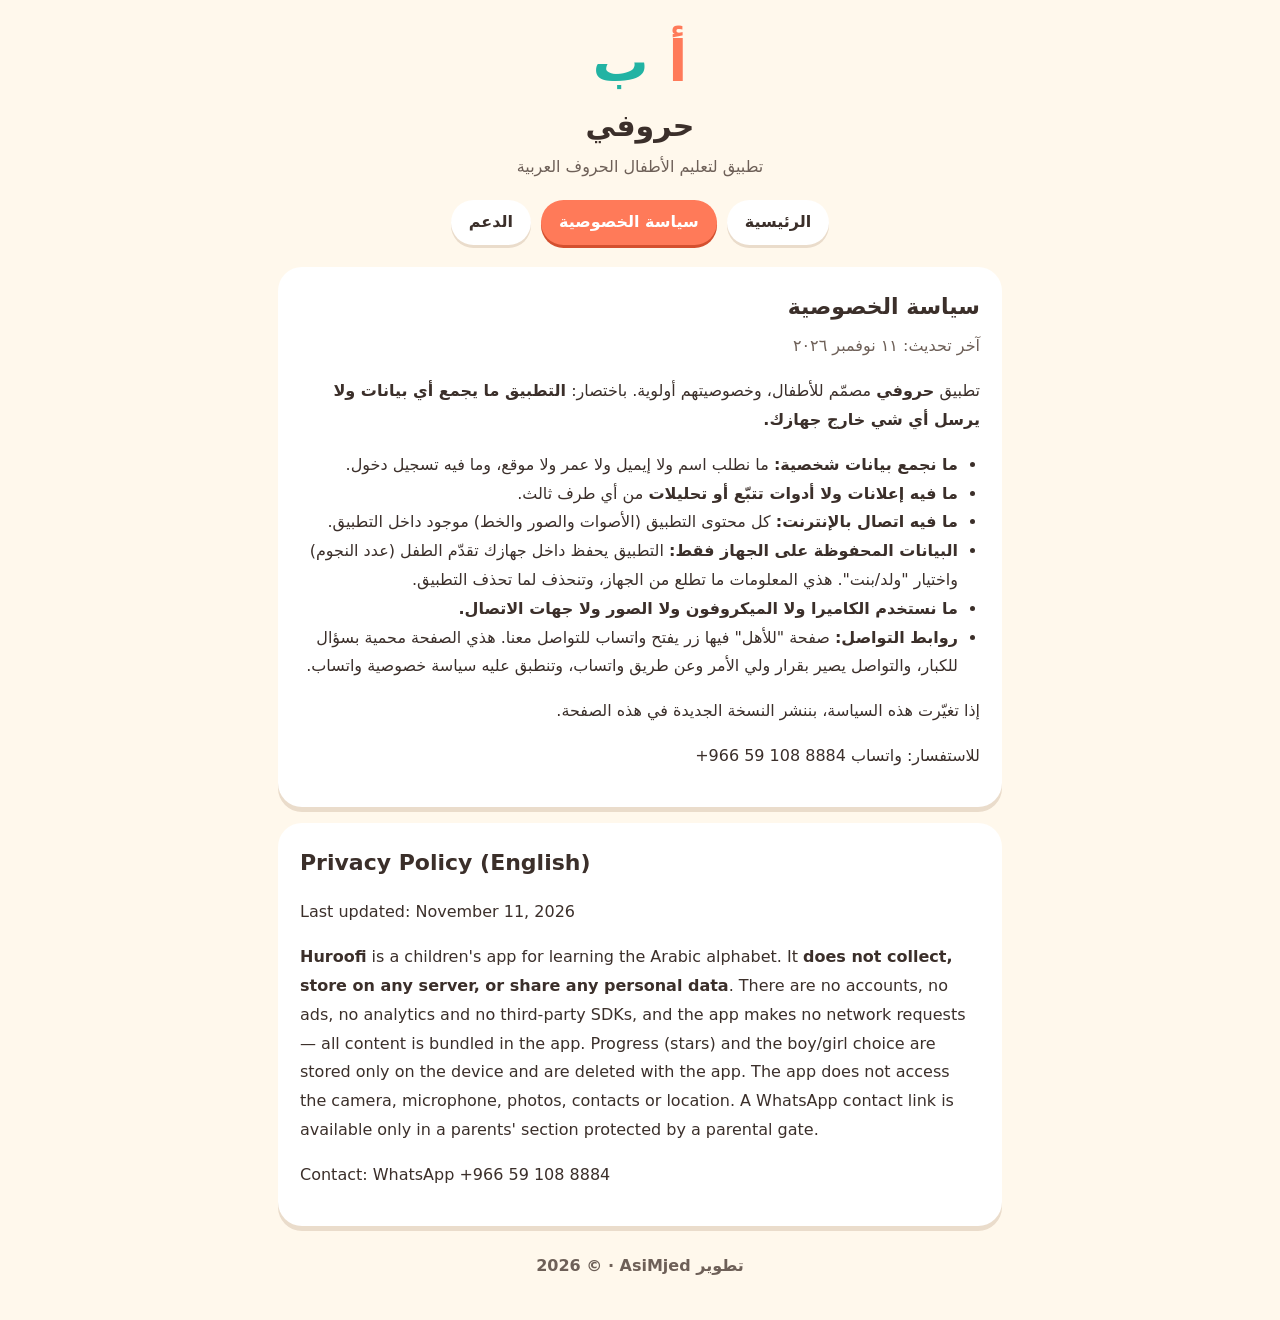
==== privacy.html @ b0ba0306 "صفحات حروفي: الرئيسية والخصوصية والدعم Co-Authored-By: Claude Opus 5.5 <noreply@anthropic.com>" ====
<!DOCTYPE html><html lang="ar" dir="rtl"><head><meta charset="utf-8"><meta name="viewport" content="width=device-width, initial-scale=1"><title>سياسة الخصوصية — حروفي</title><link rel="stylesheet" href="style.css"></head><body><div class="wrap">
<header><div class="logo"><span class="a">أ</span> <span class="b">ب</span></div><h1>حروفي</h1><p class="sub">تطبيق لتعليم الأطفال الحروف العربية</p></header><nav><a href="./" >الرئيسية</a><a href="privacy.html" aria-current=page>سياسة الخصوصية</a><a href="support.html" >الدعم</a></nav>
<div class="card"><h2>سياسة الخصوصية</h2><p class="sub">آخر تحديث: ١١ نوفمبر ٢٠٢٦</p>
<p>تطبيق <b>حروفي</b> مصمّم للأطفال، وخصوصيتهم أولوية. باختصار: <b>التطبيق ما يجمع أي بيانات ولا يرسل أي شي خارج جهازك.</b></p>
<ul>
<li><b>ما نجمع بيانات شخصية:</b> ما نطلب اسم ولا إيميل ولا عمر ولا موقع، وما فيه تسجيل دخول.</li>
<li><b>ما فيه إعلانات ولا أدوات تتبّع أو تحليلات</b> من أي طرف ثالث.</li>
<li><b>ما فيه اتصال بالإنترنت:</b> كل محتوى التطبيق (الأصوات والصور والخط) موجود داخل التطبيق.</li>
<li><b>البيانات المحفوظة على الجهاز فقط:</b> التطبيق يحفظ داخل جهازك تقدّم الطفل (عدد النجوم) واختيار "ولد/بنت". هذي المعلومات ما تطلع من الجهاز، وتنحذف لما تحذف التطبيق.</li>
<li><b>ما نستخدم الكاميرا ولا الميكروفون ولا الصور ولا جهات الاتصال.</b></li>
<li><b>روابط التواصل:</b> صفحة "للأهل" فيها زر يفتح واتساب للتواصل معنا. هذي الصفحة محمية بسؤال للكبار، والتواصل يصير بقرار ولي الأمر وعن طريق واتساب، وتنطبق عليه سياسة خصوصية واتساب.</li>
</ul>
<p>إذا تغيّرت هذه السياسة، بننشر النسخة الجديدة في هذه الصفحة.</p>
<p>للاستفسار: واتساب <span dir="ltr">+966 59 108 8884</span></p></div>
<div class="card en"><h2>Privacy Policy (English)</h2><p>Last updated: November 11, 2026</p>
<p><b>Huroofi</b> is a children's app for learning the Arabic alphabet. It <b>does not collect, store on any server, or share any personal data</b>. There are no accounts, no ads, no analytics and no third-party SDKs, and the app makes no network requests — all content is bundled in the app. Progress (stars) and the boy/girl choice are stored only on the device and are deleted with the app. The app does not access the camera, microphone, photos, contacts or location. A WhatsApp contact link is available only in a parents' section protected by a parental gate.</p>
<p>Contact: WhatsApp <span>+966 59 108 8884</span></p></div>
<footer>تطوير <b dir="ltr">AsiMjed</b> · © 2026</footer></div></body></html>
---- style.css ----
:root{--bg:#FFF8EC;--ink:#3B2F2A;--muted:#6E6058;--card:#fff;--line:#EADCCB;--c:#FF7A59;--t:#22B3A3}
*{box-sizing:border-box}
body{margin:0;background:var(--bg);color:var(--ink);font-family:"Baloo Bhaijaan 2",system-ui,-apple-system,"Segoe UI",Tahoma,sans-serif;line-height:1.8}
.wrap{max-width:760px;margin:0 auto;padding:28px 18px 40px}
header{text-align:center;margin-bottom:18px}
.logo{font-size:56px;font-weight:800;line-height:1.2}.logo .a{color:var(--c)}.logo .b{color:var(--t)}
h1{margin:4px 0 0;font-size:30px}
.sub{color:var(--muted);margin:0}
nav{display:flex;gap:10px;justify-content:center;flex-wrap:wrap;margin:16px 0 22px}
nav a{background:#fff;border-radius:999px;padding:8px 18px;text-decoration:none;color:var(--ink);font-weight:700;box-shadow:0 3px 0 var(--line)}
nav a[aria-current]{background:var(--c);color:#fff;box-shadow:0 3px 0 #D4502F}
.card{background:var(--card);border-radius:24px;padding:20px 22px;box-shadow:0 5px 0 var(--line);margin-bottom:16px}
h2{font-size:22px;margin:0 0 6px}
ul{padding-inline-start:22px;margin:6px 0}
.wa{display:flex;align-items:center;gap:12px;background:#25D366;color:#fff;text-decoration:none;border-radius:18px;padding:12px 16px;margin-top:10px;font-weight:700;box-shadow:0 4px 0 #1A9E4B}
.wa b{display:block;font-size:19px}.wa span{font-size:14px;opacity:.95}.wa .i{font-size:28px}
.en{direction:ltr;text-align:left}
footer{text-align:center;color:var(--muted);margin-top:26px;font-weight:700}
a{color:#1A7F74}
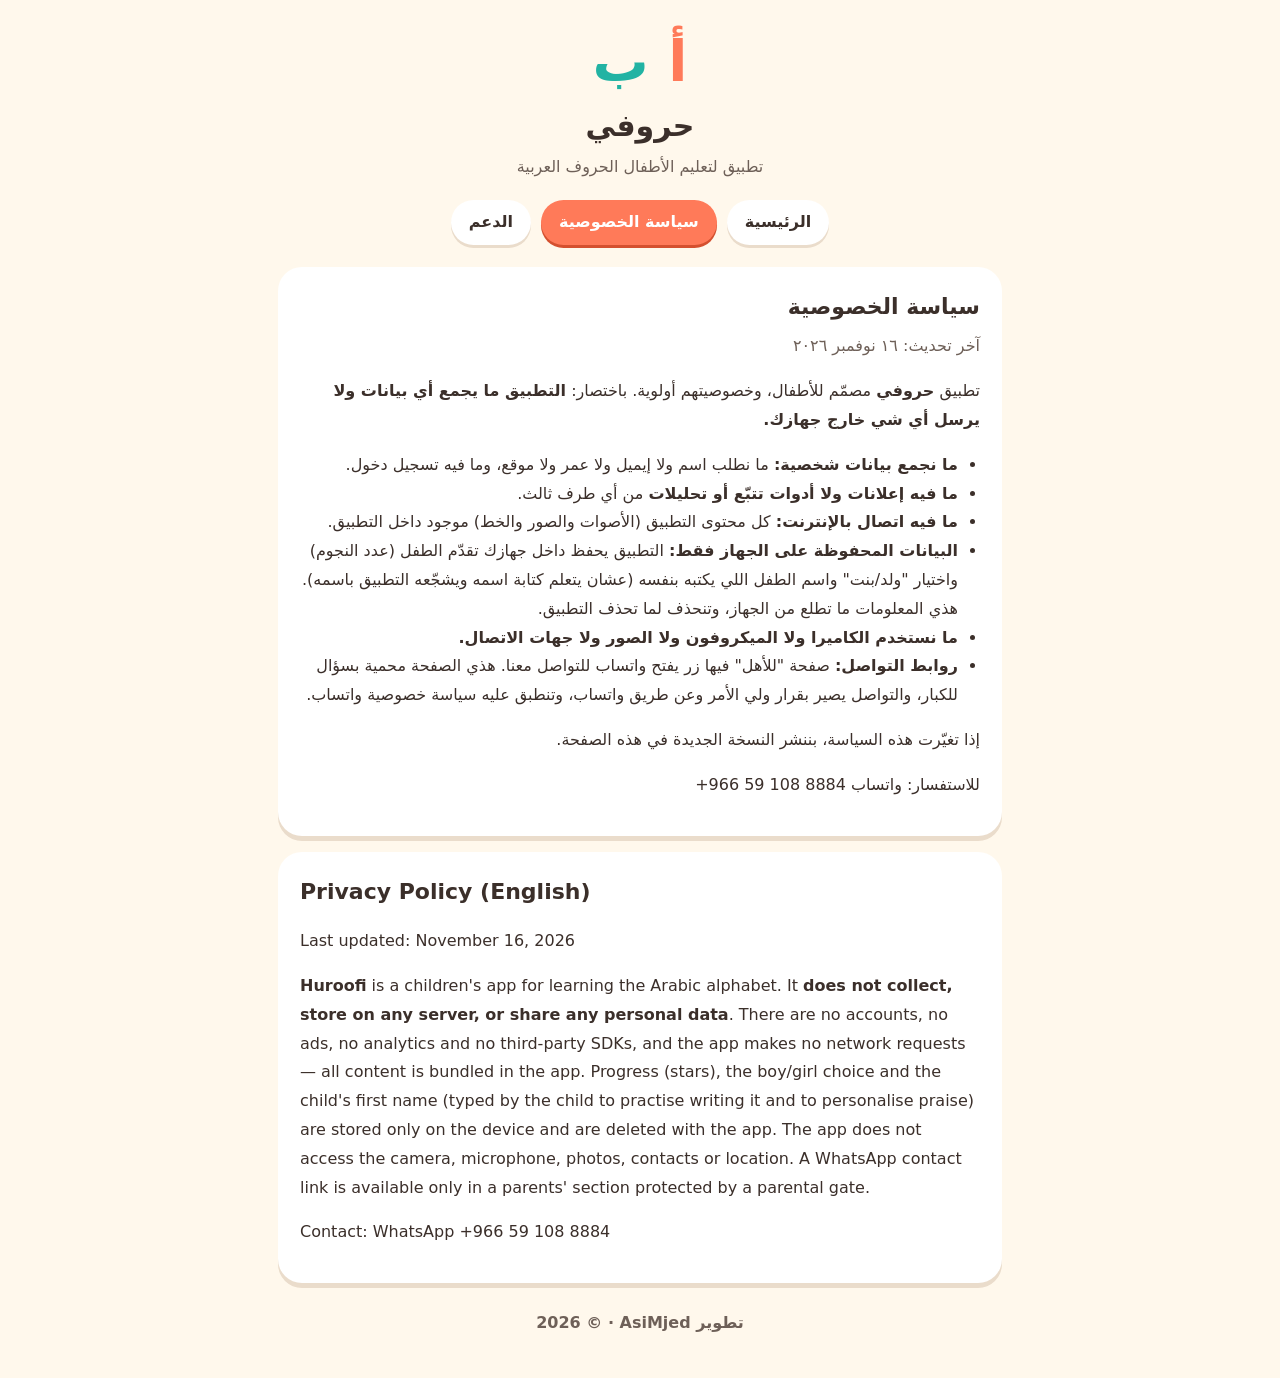
==== commit 40716ff2: "سياسة الخصوصية: اسم الطفل يُحفظ على الجهاز فقط Co-Authored-By: Claude Opus 5.5 <noreply@anthropic.co" ====
--- a/privacy.html
+++ b/privacy.html
@@ -1,18 +1,18 @@
 <!DOCTYPE html><html lang="ar" dir="rtl"><head><meta charset="utf-8"><meta name="viewport" content="width=device-width, initial-scale=1"><title>سياسة الخصوصية — حروفي</title><link rel="stylesheet" href="style.css"></head><body><div class="wrap">
 <header><div class="logo"><span class="a">أ</span> <span class="b">ب</span></div><h1>حروفي</h1><p class="sub">تطبيق لتعليم الأطفال الحروف العربية</p></header><nav><a href="./" >الرئيسية</a><a href="privacy.html" aria-current=page>سياسة الخصوصية</a><a href="support.html" >الدعم</a></nav>
-<div class="card"><h2>سياسة الخصوصية</h2><p class="sub">آخر تحديث: ١١ نوفمبر ٢٠٢٦</p>
+<div class="card"><h2>سياسة الخصوصية</h2><p class="sub">آخر تحديث: ١٦ نوفمبر ٢٠٢٦</p>
 <p>تطبيق <b>حروفي</b> مصمّم للأطفال، وخصوصيتهم أولوية. باختصار: <b>التطبيق ما يجمع أي بيانات ولا يرسل أي شي خارج جهازك.</b></p>
 <ul>
 <li><b>ما نجمع بيانات شخصية:</b> ما نطلب اسم ولا إيميل ولا عمر ولا موقع، وما فيه تسجيل دخول.</li>
 <li><b>ما فيه إعلانات ولا أدوات تتبّع أو تحليلات</b> من أي طرف ثالث.</li>
 <li><b>ما فيه اتصال بالإنترنت:</b> كل محتوى التطبيق (الأصوات والصور والخط) موجود داخل التطبيق.</li>
-<li><b>البيانات المحفوظة على الجهاز فقط:</b> التطبيق يحفظ داخل جهازك تقدّم الطفل (عدد النجوم) واختيار "ولد/بنت". هذي المعلومات ما تطلع من الجهاز، وتنحذف لما تحذف التطبيق.</li>
+<li><b>البيانات المحفوظة على الجهاز فقط:</b> التطبيق يحفظ داخل جهازك تقدّم الطفل (عدد النجوم) واختيار "ولد/بنت" واسم الطفل اللي يكتبه بنفسه (عشان يتعلم كتابة اسمه ويشجّعه التطبيق باسمه). هذي المعلومات ما تطلع من الجهاز، وتنحذف لما تحذف التطبيق.</li>
 <li><b>ما نستخدم الكاميرا ولا الميكروفون ولا الصور ولا جهات الاتصال.</b></li>
 <li><b>روابط التواصل:</b> صفحة "للأهل" فيها زر يفتح واتساب للتواصل معنا. هذي الصفحة محمية بسؤال للكبار، والتواصل يصير بقرار ولي الأمر وعن طريق واتساب، وتنطبق عليه سياسة خصوصية واتساب.</li>
 </ul>
 <p>إذا تغيّرت هذه السياسة، بننشر النسخة الجديدة في هذه الصفحة.</p>
 <p>للاستفسار: واتساب <span dir="ltr">+966 59 108 8884</span></p></div>
-<div class="card en"><h2>Privacy Policy (English)</h2><p>Last updated: November 11, 2026</p>
-<p><b>Huroofi</b> is a children's app for learning the Arabic alphabet. It <b>does not collect, store on any server, or share any personal data</b>. There are no accounts, no ads, no analytics and no third-party SDKs, and the app makes no network requests — all content is bundled in the app. Progress (stars) and the boy/girl choice are stored only on the device and are deleted with the app. The app does not access the camera, microphone, photos, contacts or location. A WhatsApp contact link is available only in a parents' section protected by a parental gate.</p>
+<div class="card en"><h2>Privacy Policy (English)</h2><p>Last updated: November 16, 2026</p>
+<p><b>Huroofi</b> is a children's app for learning the Arabic alphabet. It <b>does not collect, store on any server, or share any personal data</b>. There are no accounts, no ads, no analytics and no third-party SDKs, and the app makes no network requests — all content is bundled in the app. Progress (stars), the boy/girl choice and the child's first name (typed by the child to practise writing it and to personalise praise) are stored only on the device and are deleted with the app. The app does not access the camera, microphone, photos, contacts or location. A WhatsApp contact link is available only in a parents' section protected by a parental gate.</p>
 <p>Contact: WhatsApp <span>+966 59 108 8884</span></p></div>
 <footer>تطوير <b dir="ltr">AsiMjed</b> · © 2026</footer></div></body></html>
